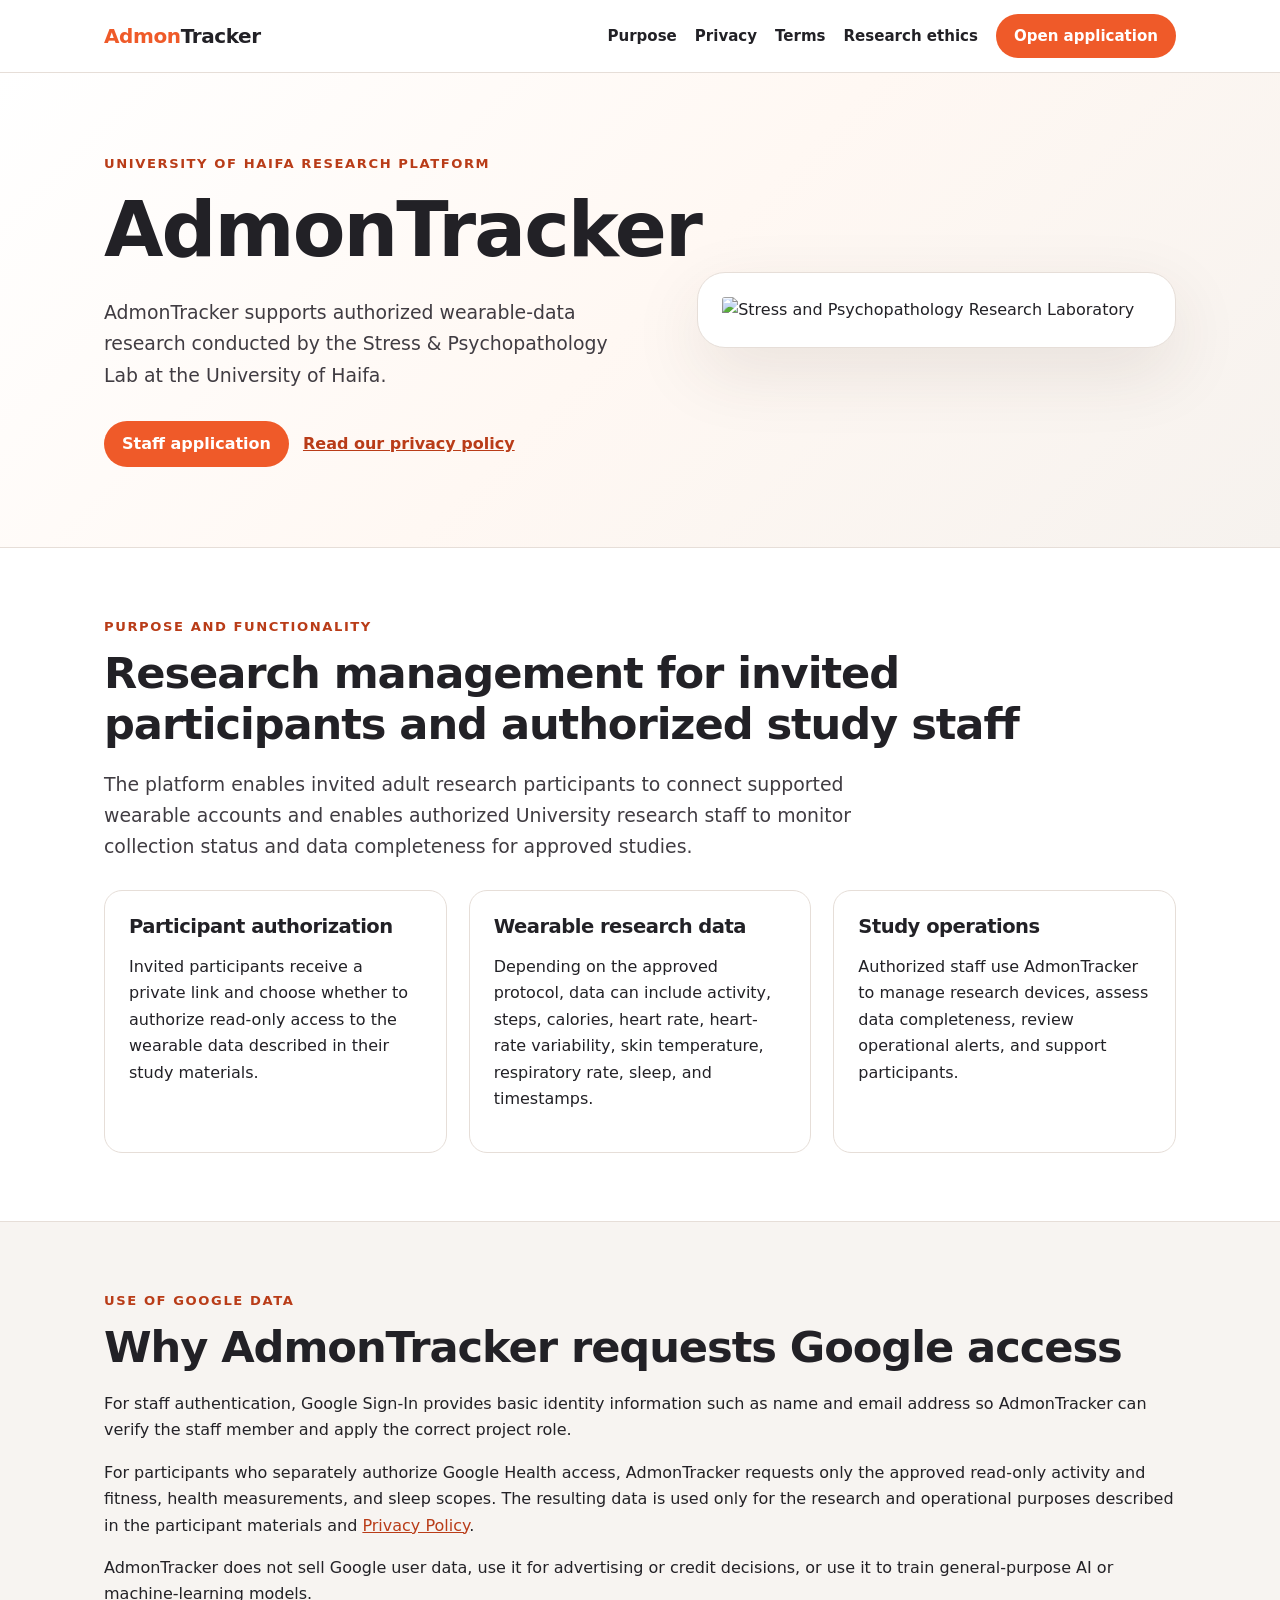
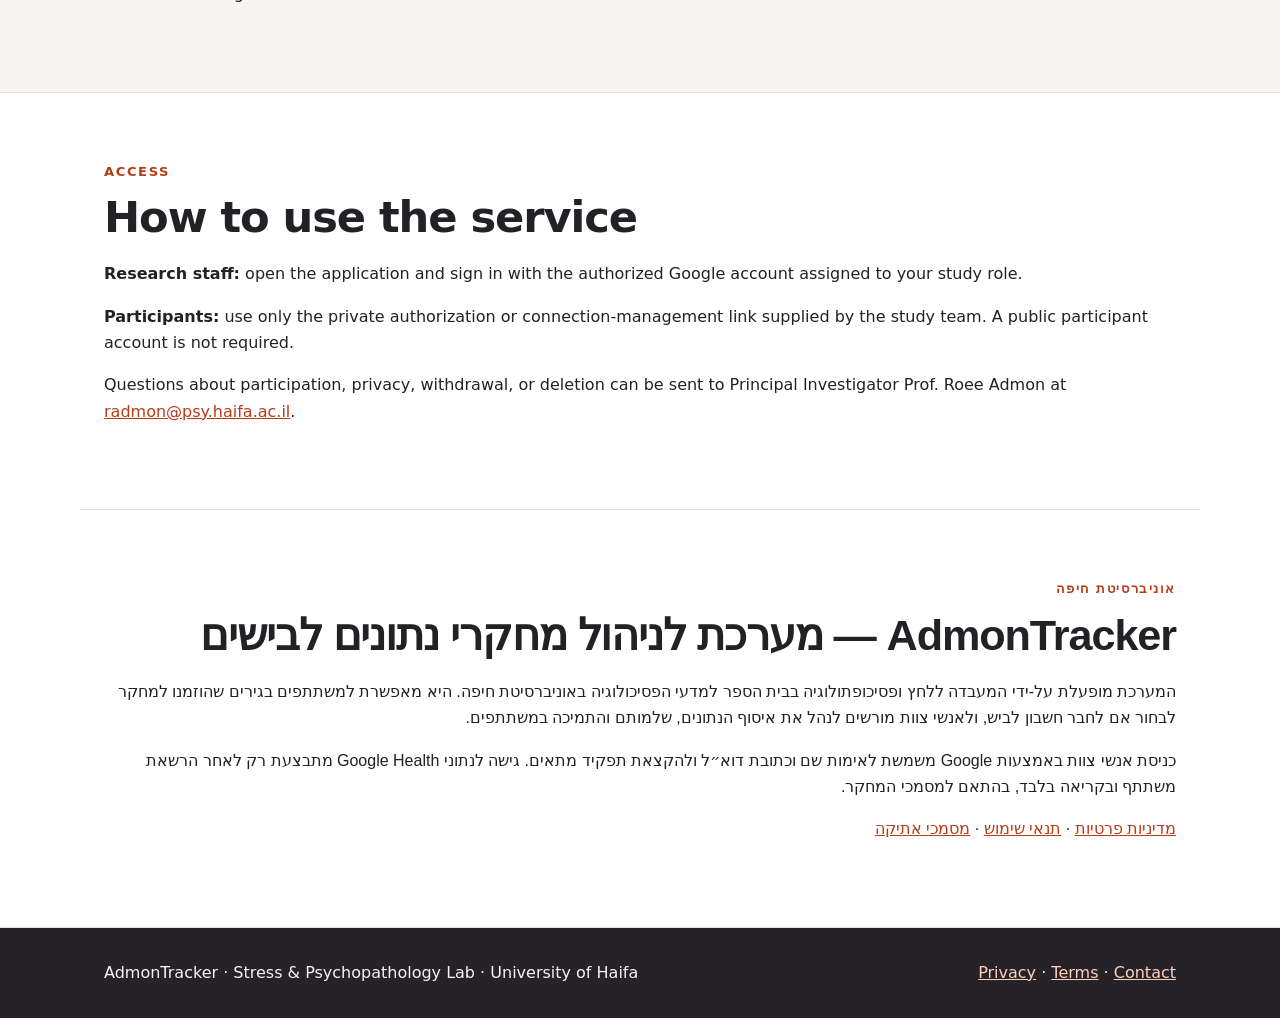
==== public_site/index.html @ 26e9baea "Add Google-verifiable public AdmonTracker site" ====
<!doctype html>
<html lang="en">
<head>
  <meta charset="utf-8">
  <meta name="viewport" content="width=device-width, initial-scale=1">
  <meta name="description" content="AdmonTracker is the University of Haifa Stress and Psychopathology Lab platform for authorized wearable-data research.">
  <title>AdmonTracker | University of Haifa Research Platform</title>
  <link rel="canonical" href="https://admontracker.online/">
  <link rel="stylesheet" href="styles.css">
</head>
<body>
  <header class="site-header">
    <nav class="nav" aria-label="Main navigation">
      <a class="brand" href="index.html"><span>Admon</span>Tracker</a>
      <div class="nav-links">
        <a href="#purpose">Purpose</a>
        <a href="privacy.html">Privacy</a>
        <a href="terms.html">Terms</a>
        <a href="research-ethics.html">Research ethics</a>
        <a class="button" href="https://app.admontracker.online/">Open application</a>
      </div>
    </nav>
  </header>

  <main>
    <section class="hero">
      <div class="hero-inner">
        <div>
          <p class="eyebrow">University of Haifa research platform</p>
          <h1>AdmonTracker</h1>
          <p class="lead">AdmonTracker supports authorized wearable-data research conducted by the Stress &amp; Psychopathology Lab at the University of Haifa.</p>
          <div class="hero-actions">
            <a class="button" href="https://app.admontracker.online/">Staff application</a>
            <a class="text-link" href="privacy.html">Read our privacy policy</a>
          </div>
        </div>
        <img class="hero-logo" src="assets/logo.jpg" alt="Stress and Psychopathology Research Laboratory">
      </div>
    </section>

    <section id="purpose" class="section">
      <p class="eyebrow">Purpose and functionality</p>
      <h2>Research management for invited participants and authorized study staff</h2>
      <p class="lead">The platform enables invited adult research participants to connect supported wearable accounts and enables authorized University research staff to monitor collection status and data completeness for approved studies.</p>
      <div class="grid">
        <article class="card">
          <h3>Participant authorization</h3>
          <p>Invited participants receive a private link and choose whether to authorize read-only access to the wearable data described in their study materials.</p>
        </article>
        <article class="card">
          <h3>Wearable research data</h3>
          <p>Depending on the approved protocol, data can include activity, steps, calories, heart rate, heart-rate variability, skin temperature, respiratory rate, sleep, and timestamps.</p>
        </article>
        <article class="card">
          <h3>Study operations</h3>
          <p>Authorized staff use AdmonTracker to manage research devices, assess data completeness, review operational alerts, and support participants.</p>
        </article>
      </div>
    </section>

    <div class="band">
      <section class="section">
        <p class="eyebrow">Use of Google data</p>
        <h2>Why AdmonTracker requests Google access</h2>
        <p>For staff authentication, Google Sign-In provides basic identity information such as name and email address so AdmonTracker can verify the staff member and apply the correct project role.</p>
        <p>For participants who separately authorize Google Health access, AdmonTracker requests only the approved read-only activity and fitness, health measurements, and sleep scopes. The resulting data is used only for the research and operational purposes described in the participant materials and <a href="privacy.html">Privacy Policy</a>.</p>
        <p>AdmonTracker does not sell Google user data, use it for advertising or credit decisions, or use it to train general-purpose AI or machine-learning models.</p>
      </section>
    </div>

    <section class="section">
      <p class="eyebrow">Access</p>
      <h2>How to use the service</h2>
      <p><strong>Research staff:</strong> open the application and sign in with the authorized Google account assigned to your study role.</p>
      <p><strong>Participants:</strong> use only the private authorization or connection-management link supplied by the study team. A public participant account is not required.</p>
      <p>Questions about participation, privacy, withdrawal, or deletion can be sent to Principal Investigator Prof. Roee Admon at <a href="mailto:radmon@psy.haifa.ac.il">radmon@psy.haifa.ac.il</a>.</p>
    </section>

    <section class="section hebrew" lang="he">
      <p class="eyebrow">אוניברסיטת חיפה</p>
      <h2>AdmonTracker — מערכת לניהול מחקרי נתונים לבישים</h2>
      <p>המערכת מופעלת על-ידי המעבדה ללחץ ופסיכופתולוגיה בבית הספר למדעי הפסיכולוגיה באוניברסיטת חיפה. היא מאפשרת למשתתפים בגירים שהוזמנו למחקר לבחור אם לחבר חשבון לביש, ולאנשי צוות מורשים לנהל את איסוף הנתונים, שלמותם והתמיכה במשתתפים.</p>
      <p>כניסת אנשי צוות באמצעות Google משמשת לאימות שם וכתובת דוא״ל ולהקצאת תפקיד מתאים. גישה לנתוני Google Health מתבצעת רק לאחר הרשאת משתתף ובקריאה בלבד, בהתאם למסמכי המחקר.</p>
      <p><a href="privacy.html#he">מדיניות פרטיות</a> · <a href="terms.html#he">תנאי שימוש</a> · <a href="research-ethics.html#he">מסמכי אתיקה</a></p>
    </section>
  </main>

  <footer class="site-footer">
    <div class="footer-inner">
      <div>AdmonTracker · Stress &amp; Psychopathology Lab · University of Haifa</div>
      <div><a href="privacy.html">Privacy</a> · <a href="terms.html">Terms</a> · <a href="mailto:radmon@psy.haifa.ac.il">Contact</a></div>
    </div>
  </footer>
</body>
</html>
---- public_site/styles.css ----
:root {
  --ink: #222126;
  --muted: #67636a;
  --accent: #ef5a29;
  --accent-dark: #b93c18;
  --paper: #ffffff;
  --wash: #f7f4f1;
  --line: #e6ded8;
  --max: 1120px;
}

* { box-sizing: border-box; }

html { scroll-behavior: smooth; }

body {
  margin: 0;
  color: var(--ink);
  background: var(--paper);
  font-family: Inter, ui-sans-serif, system-ui, -apple-system, BlinkMacSystemFont, "Segoe UI", sans-serif;
  line-height: 1.65;
}

a { color: var(--accent-dark); }
a:hover { color: var(--accent); }

.site-header {
  position: sticky;
  top: 0;
  z-index: 10;
  border-bottom: 1px solid var(--line);
  background: rgba(255, 255, 255, 0.96);
}

.nav {
  max-width: var(--max);
  min-height: 72px;
  margin: 0 auto;
  padding: 10px 24px;
  display: flex;
  align-items: center;
  justify-content: space-between;
  gap: 24px;
}

.brand {
  color: var(--ink);
  font-size: 1.25rem;
  font-weight: 800;
  letter-spacing: -0.02em;
  text-decoration: none;
}

.brand span { color: var(--accent); }

.nav-links {
  display: flex;
  align-items: center;
  flex-wrap: wrap;
  gap: 18px;
}

.nav-links a {
  color: var(--ink);
  font-size: 0.94rem;
  font-weight: 650;
  text-decoration: none;
}

.nav-links .button,
.button {
  display: inline-block;
  border-radius: 999px;
  padding: 10px 18px;
  color: #fff;
  background: var(--accent);
  font-weight: 750;
  text-decoration: none;
}

.nav-links .button:hover,
.button:hover { color: #fff; background: var(--accent-dark); }

.hero {
  background: linear-gradient(135deg, #fff 0%, #fff8f3 50%, #f6f2ee 100%);
  border-bottom: 1px solid var(--line);
}

.hero-inner {
  max-width: var(--max);
  margin: 0 auto;
  padding: 80px 24px;
  display: grid;
  grid-template-columns: minmax(0, 1.05fr) minmax(320px, 0.95fr);
  align-items: center;
  gap: 64px;
}

.eyebrow {
  margin: 0 0 10px;
  color: var(--accent-dark);
  font-size: 0.82rem;
  font-weight: 800;
  letter-spacing: 0.12em;
  text-transform: uppercase;
}

h1, h2, h3 { line-height: 1.18; letter-spacing: -0.025em; }
h1 { margin: 0 0 22px; font-size: clamp(2.7rem, 6vw, 5rem); }
h2 { margin: 0 0 18px; font-size: clamp(1.8rem, 4vw, 2.7rem); }
h3 { margin: 0 0 10px; font-size: 1.22rem; }

.lead { max-width: 760px; color: #403c42; font-size: 1.18rem; }
.hero-actions { margin-top: 30px; display: flex; flex-wrap: wrap; gap: 14px; align-items: center; }
.text-link { font-weight: 750; }

.hero-logo {
  width: 100%;
  padding: 24px;
  border: 1px solid var(--line);
  border-radius: 28px;
  background: #fff;
  box-shadow: 0 24px 70px rgba(67, 47, 36, 0.1);
}

.section { max-width: var(--max); margin: 0 auto; padding: 68px 24px; }
.section.narrow { max-width: 850px; }
.section + .section { border-top: 1px solid var(--line); }
.muted { color: var(--muted); }

.grid {
  display: grid;
  grid-template-columns: repeat(3, minmax(0, 1fr));
  gap: 22px;
  margin-top: 28px;
}

.card {
  padding: 24px;
  border: 1px solid var(--line);
  border-radius: 18px;
  background: var(--paper);
}

.band { background: var(--wash); border-block: 1px solid var(--line); }
.band .section { border: 0; }

.policy h2 { margin-top: 42px; font-size: 1.65rem; }
.policy h2:first-of-type { margin-top: 24px; }
.policy ul { padding-left: 24px; }
.policy li + li { margin-top: 8px; }

.language-note { margin: 22px 0; padding: 14px 18px; border-left: 4px solid var(--accent); background: var(--wash); }
.hebrew { direction: rtl; text-align: right; font-family: Arial, sans-serif; }

.site-footer { border-top: 1px solid var(--line); background: #252327; color: #f7f3ef; }
.footer-inner {
  max-width: var(--max);
  margin: 0 auto;
  padding: 32px 24px;
  display: flex;
  justify-content: space-between;
  flex-wrap: wrap;
  gap: 18px;
}
.site-footer a { color: #ffd1bd; }

@media (max-width: 820px) {
  .nav { align-items: flex-start; flex-direction: column; }
  .nav-links { gap: 12px; }
  .hero-inner { grid-template-columns: 1fr; padding-block: 54px; }
  .hero-logo { max-width: 560px; }
  .grid { grid-template-columns: 1fr; }
}

@media (max-width: 520px) {
  .nav-links a { font-size: 0.88rem; }
  .hero-inner, .section { padding-inline: 18px; }
}
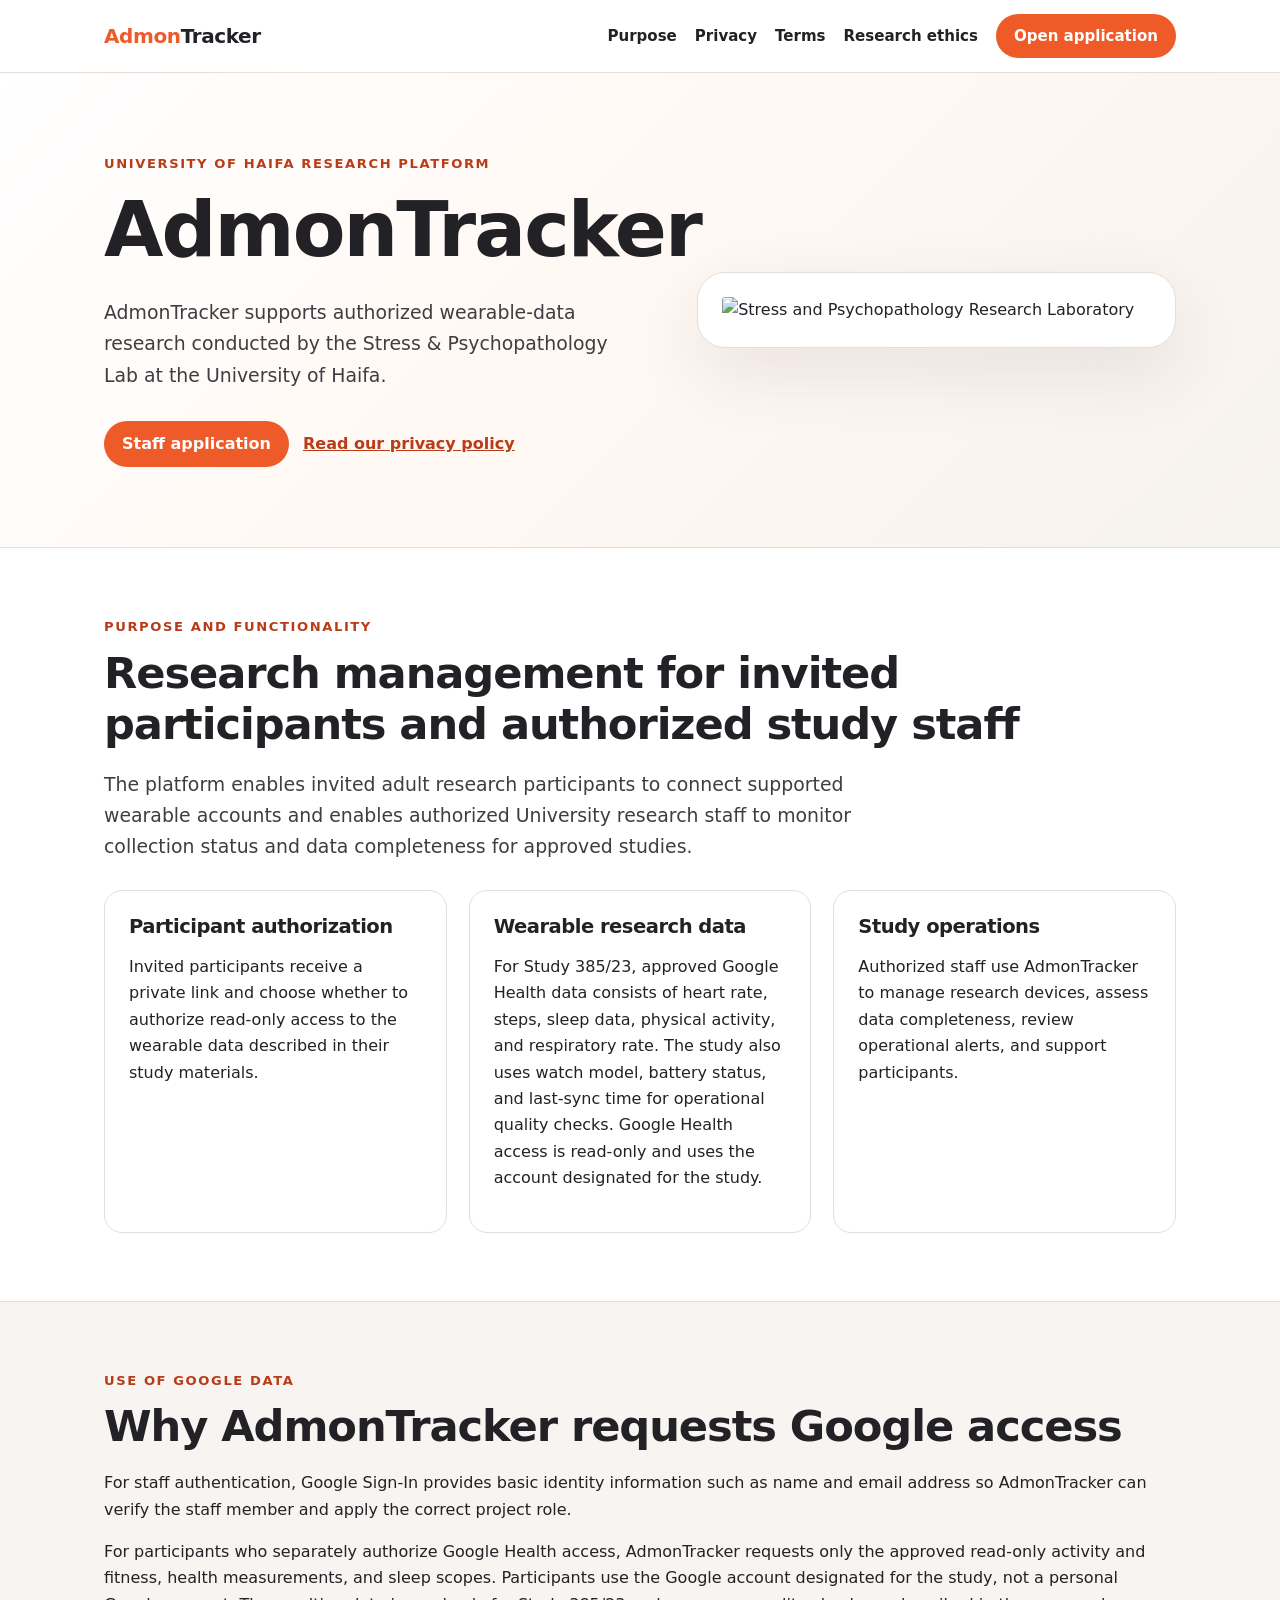
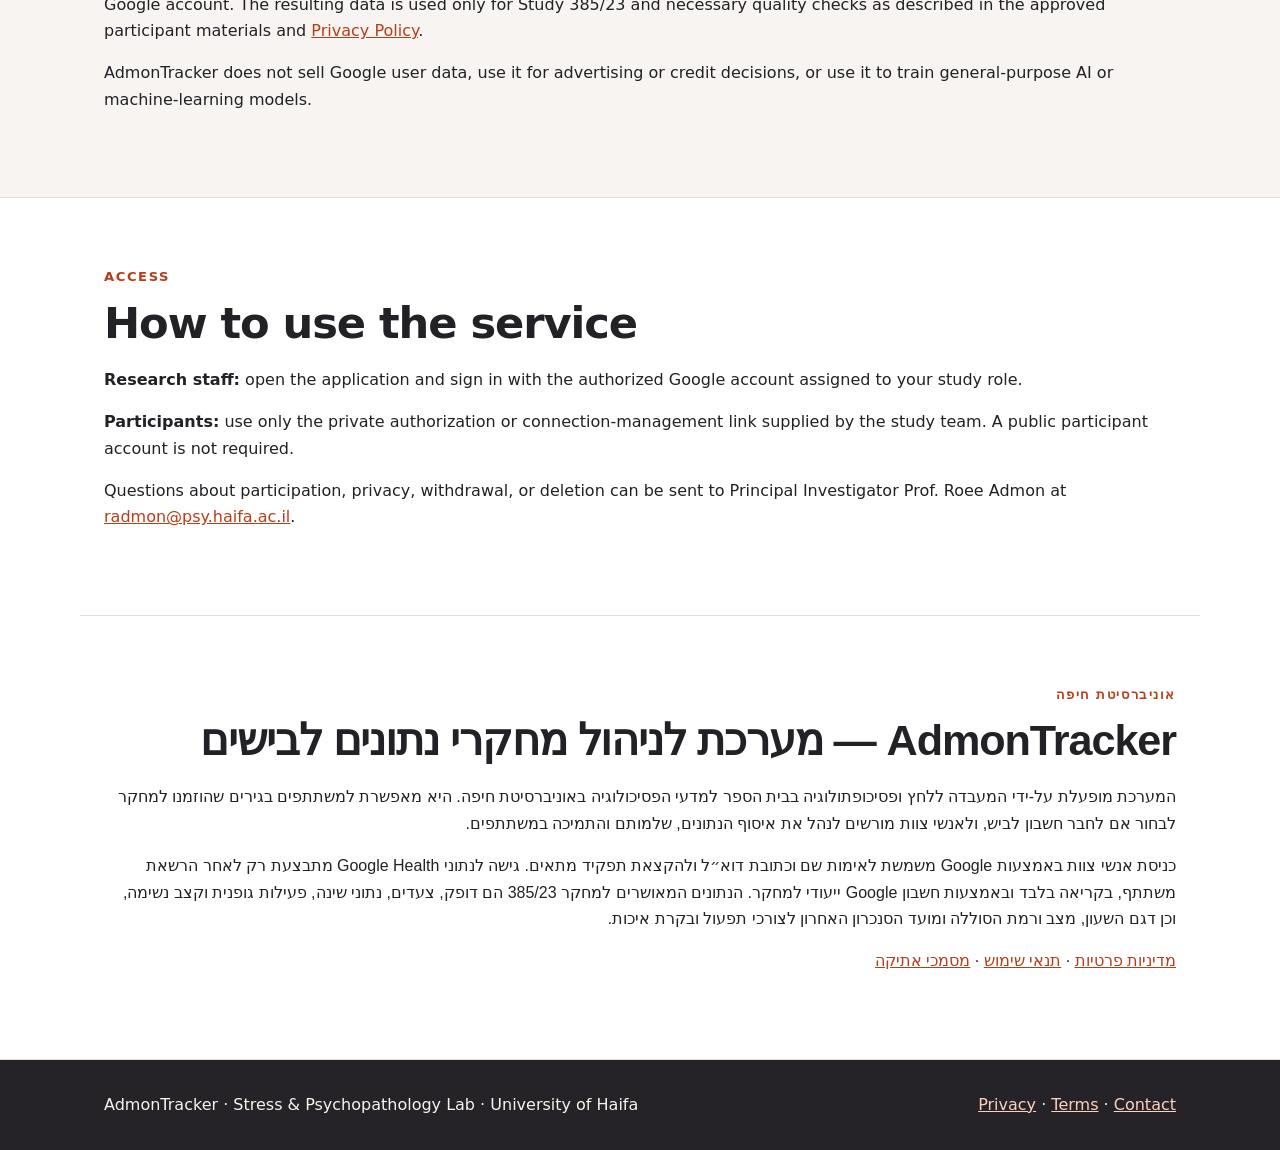
==== commit 0a8b5a8f: "Publish approved Google Health consent update" ====
--- a/public_site/index.html
+++ b/public_site/index.html
@@ -49,7 +49,7 @@
         </article>
         <article class="card">
           <h3>Wearable research data</h3>
-          <p>Depending on the approved protocol, data can include activity, steps, calories, heart rate, heart-rate variability, skin temperature, respiratory rate, sleep, and timestamps.</p>
+          <p>For Study 385/23, approved Google Health data consists of heart rate, steps, sleep data, physical activity, and respiratory rate. The study also uses watch model, battery status, and last-sync time for operational quality checks. Google Health access is read-only and uses the account designated for the study.</p>
         </article>
         <article class="card">
           <h3>Study operations</h3>
@@ -63,7 +63,7 @@
         <p class="eyebrow">Use of Google data</p>
         <h2>Why AdmonTracker requests Google access</h2>
         <p>For staff authentication, Google Sign-In provides basic identity information such as name and email address so AdmonTracker can verify the staff member and apply the correct project role.</p>
-        <p>For participants who separately authorize Google Health access, AdmonTracker requests only the approved read-only activity and fitness, health measurements, and sleep scopes. The resulting data is used only for the research and operational purposes described in the participant materials and <a href="privacy.html">Privacy Policy</a>.</p>
+        <p>For participants who separately authorize Google Health access, AdmonTracker requests only the approved read-only activity and fitness, health measurements, and sleep scopes. Participants use the Google account designated for the study, not a personal Google account. The resulting data is used only for Study 385/23 and necessary quality checks as described in the approved participant materials and <a href="privacy.html">Privacy Policy</a>.</p>
         <p>AdmonTracker does not sell Google user data, use it for advertising or credit decisions, or use it to train general-purpose AI or machine-learning models.</p>
       </section>
     </div>
@@ -80,7 +80,7 @@
       <p class="eyebrow">אוניברסיטת חיפה</p>
       <h2>AdmonTracker — מערכת לניהול מחקרי נתונים לבישים</h2>
       <p>המערכת מופעלת על-ידי המעבדה ללחץ ופסיכופתולוגיה בבית הספר למדעי הפסיכולוגיה באוניברסיטת חיפה. היא מאפשרת למשתתפים בגירים שהוזמנו למחקר לבחור אם לחבר חשבון לביש, ולאנשי צוות מורשים לנהל את איסוף הנתונים, שלמותם והתמיכה במשתתפים.</p>
-      <p>כניסת אנשי צוות באמצעות Google משמשת לאימות שם וכתובת דוא״ל ולהקצאת תפקיד מתאים. גישה לנתוני Google Health מתבצעת רק לאחר הרשאת משתתף ובקריאה בלבד, בהתאם למסמכי המחקר.</p>
+      <p>כניסת אנשי צוות באמצעות Google משמשת לאימות שם וכתובת דוא״ל ולהקצאת תפקיד מתאים. גישה לנתוני Google Health מתבצעת רק לאחר הרשאת משתתף, בקריאה בלבד ובאמצעות חשבון Google ייעודי למחקר. הנתונים המאושרים למחקר 385/23 הם דופק, צעדים, נתוני שינה, פעילות גופנית וקצב נשימה, וכן דגם השעון, מצב ורמת הסוללה ומועד הסנכרון האחרון לצורכי תפעול ובקרת איכות.</p>
       <p><a href="privacy.html#he">מדיניות פרטיות</a> · <a href="terms.html#he">תנאי שימוש</a> · <a href="research-ethics.html#he">מסמכי אתיקה</a></p>
     </section>
   </main>
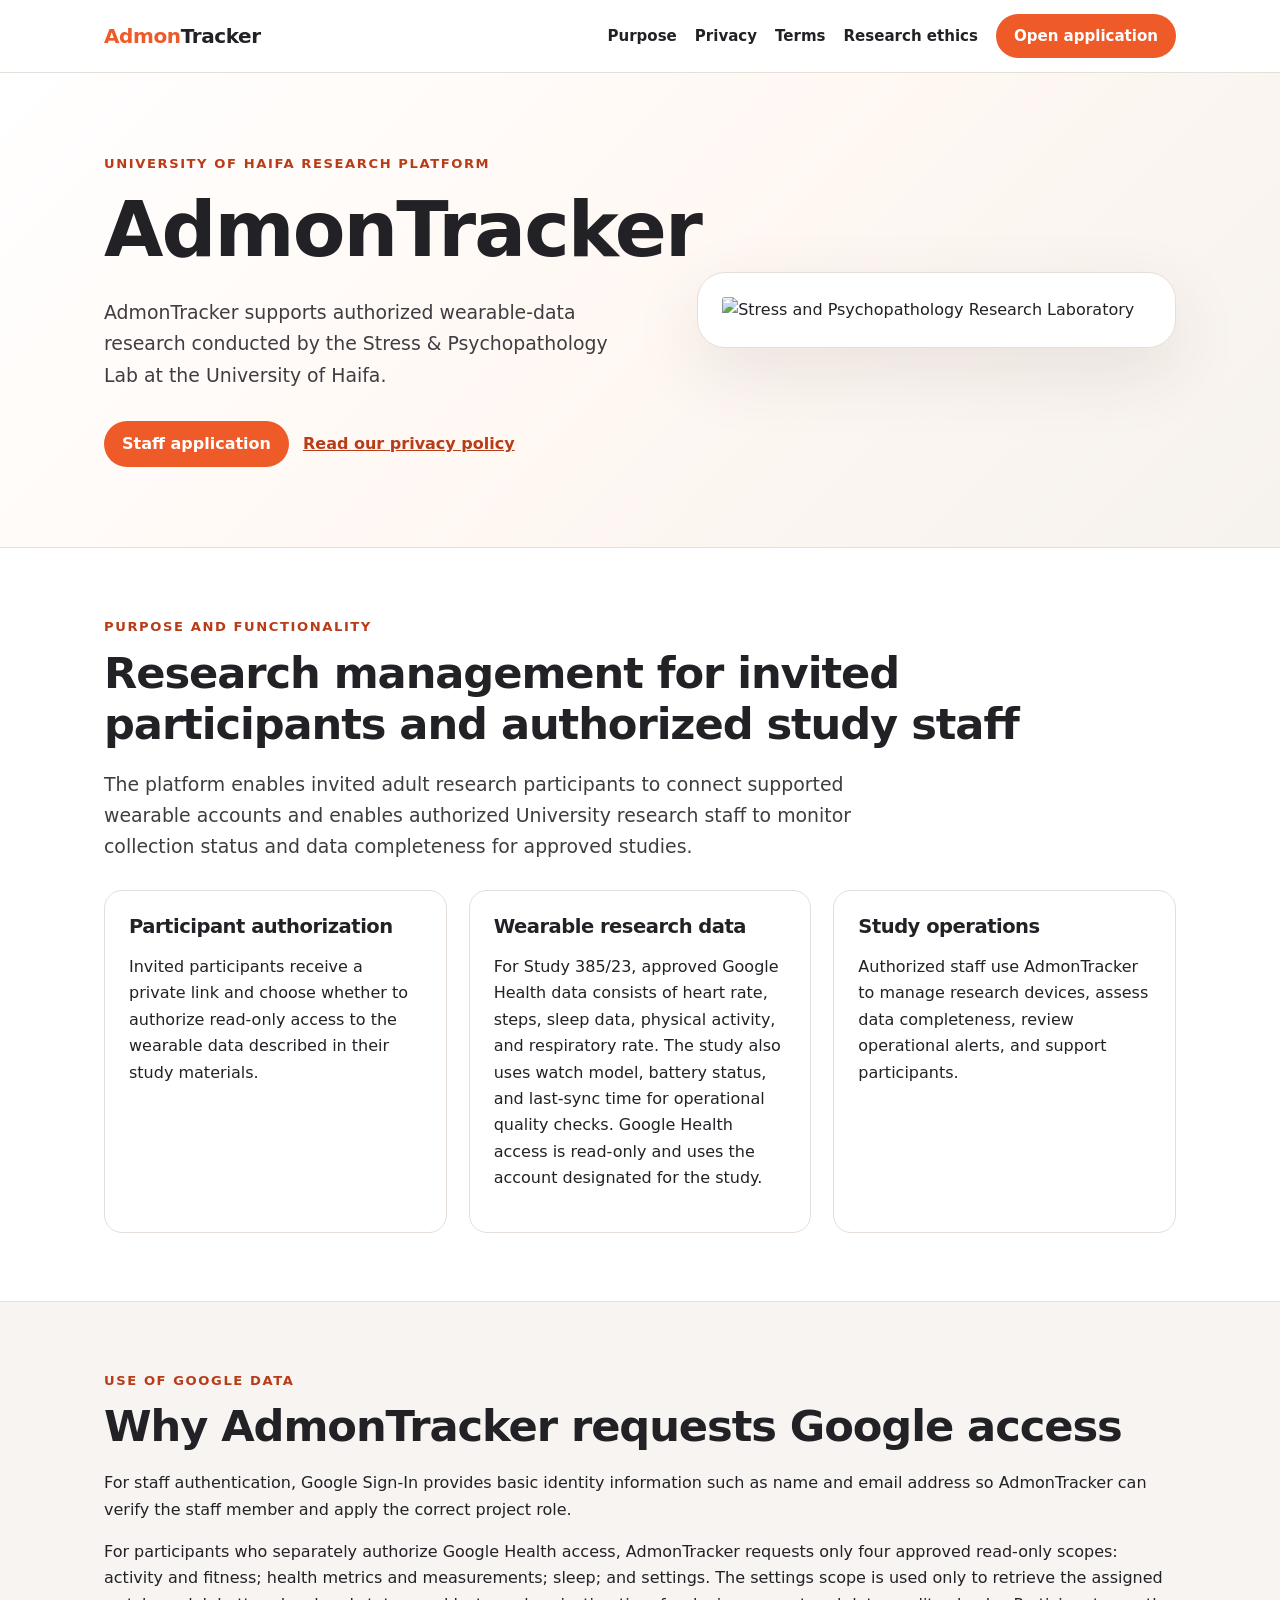
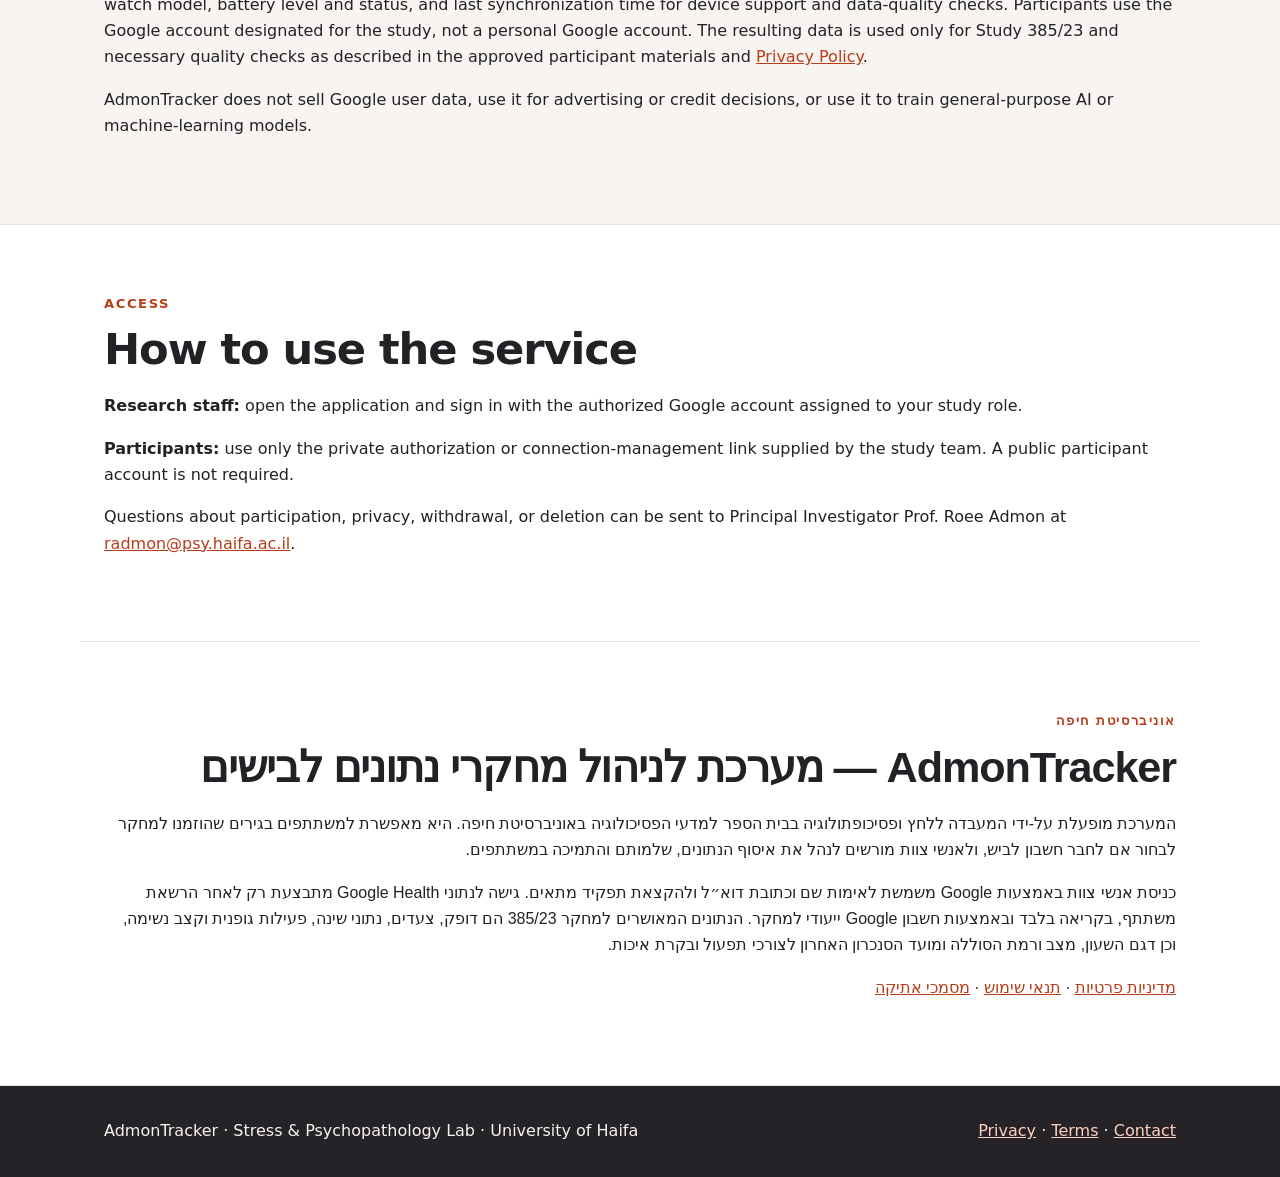
==== commit eecf0915: "Prepare four-scope Google review experience" ====
--- a/public_site/index.html
+++ b/public_site/index.html
@@ -63,7 +63,7 @@
         <p class="eyebrow">Use of Google data</p>
         <h2>Why AdmonTracker requests Google access</h2>
         <p>For staff authentication, Google Sign-In provides basic identity information such as name and email address so AdmonTracker can verify the staff member and apply the correct project role.</p>
-        <p>For participants who separately authorize Google Health access, AdmonTracker requests only the approved read-only activity and fitness, health measurements, and sleep scopes. Participants use the Google account designated for the study, not a personal Google account. The resulting data is used only for Study 385/23 and necessary quality checks as described in the approved participant materials and <a href="privacy.html">Privacy Policy</a>.</p>
+        <p>For participants who separately authorize Google Health access, AdmonTracker requests only four approved read-only scopes: activity and fitness; health metrics and measurements; sleep; and settings. The settings scope is used only to retrieve the assigned watch model, battery level and status, and last synchronization time for device support and data-quality checks. Participants use the Google account designated for the study, not a personal Google account. The resulting data is used only for Study 385/23 and necessary quality checks as described in the approved participant materials and <a href="privacy.html">Privacy Policy</a>.</p>
         <p>AdmonTracker does not sell Google user data, use it for advertising or credit decisions, or use it to train general-purpose AI or machine-learning models.</p>
       </section>
     </div>
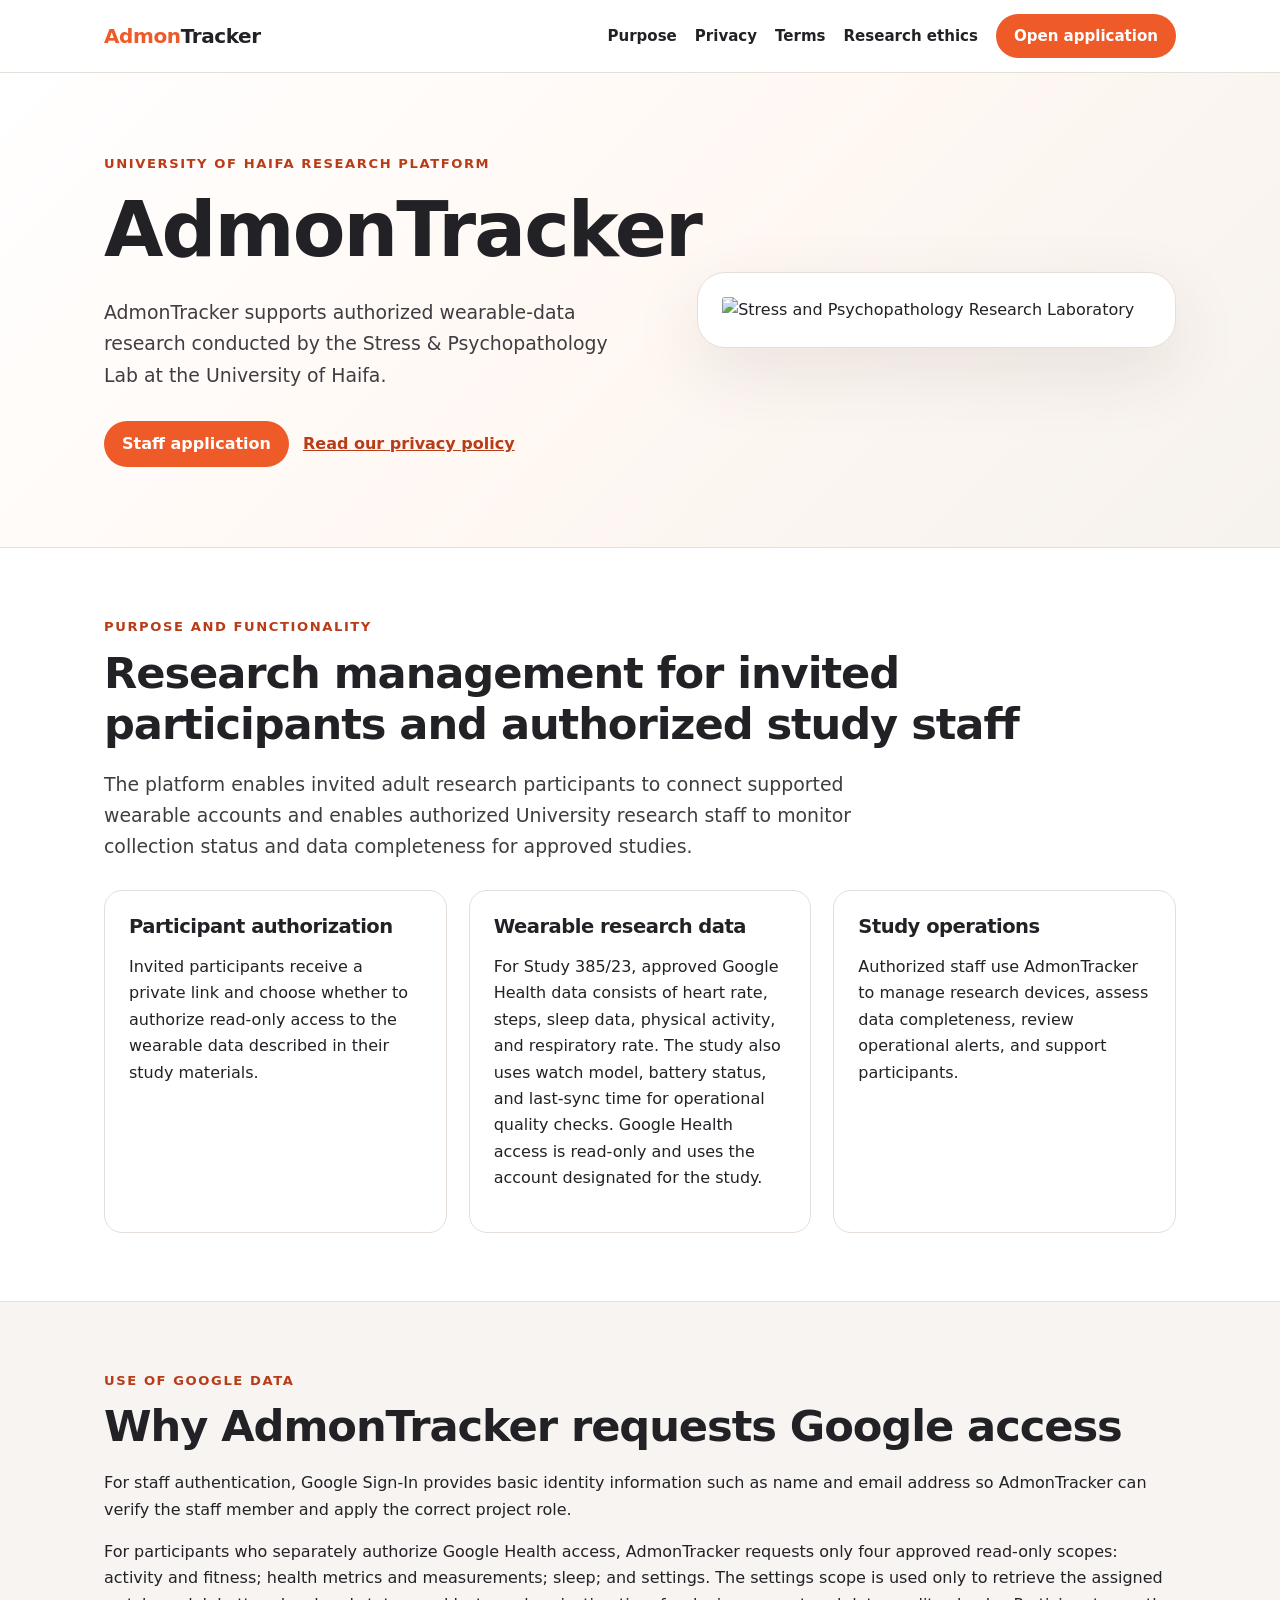
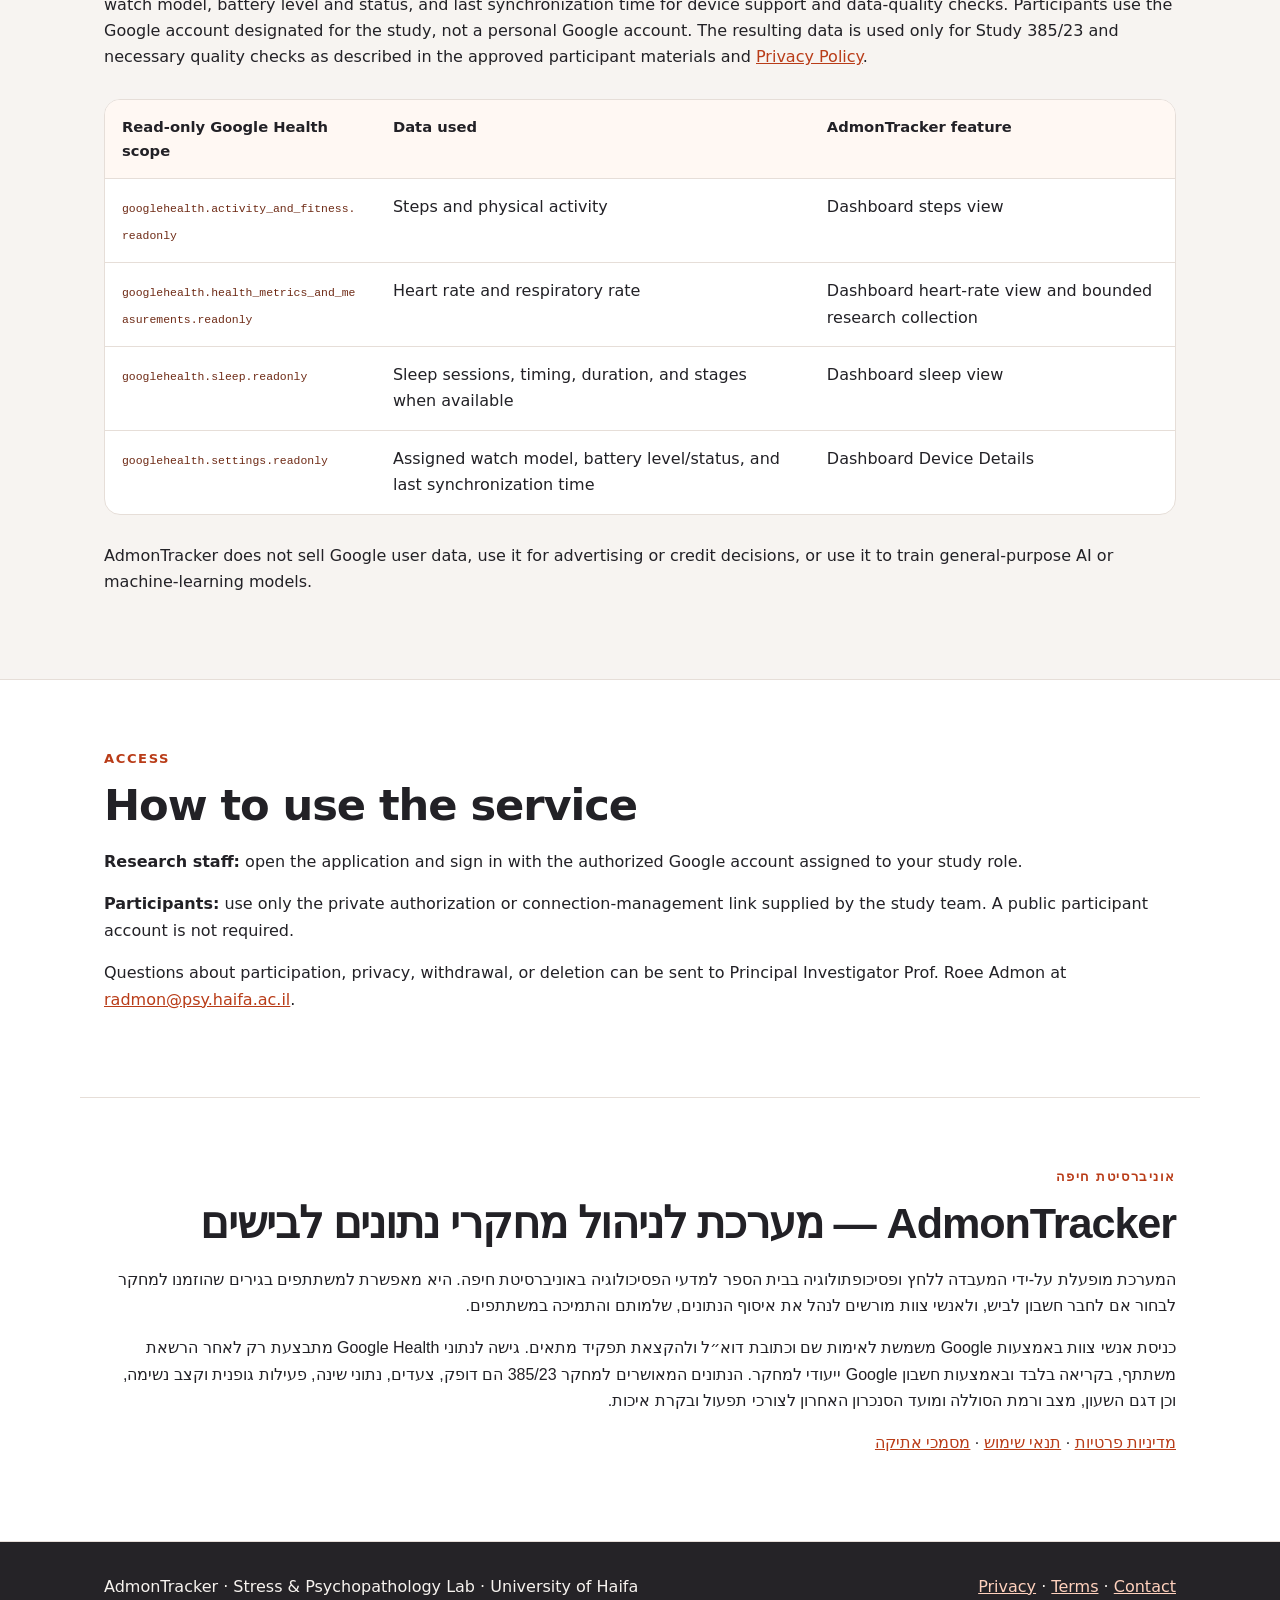
==== commit 5dd06a14: "Prepare reviewer-facing Google Health flow" ====
--- a/public_site/index.html
+++ b/public_site/index.html
@@ -64,6 +64,17 @@
         <h2>Why AdmonTracker requests Google access</h2>
         <p>For staff authentication, Google Sign-In provides basic identity information such as name and email address so AdmonTracker can verify the staff member and apply the correct project role.</p>
         <p>For participants who separately authorize Google Health access, AdmonTracker requests only four approved read-only scopes: activity and fitness; health metrics and measurements; sleep; and settings. The settings scope is used only to retrieve the assigned watch model, battery level and status, and last synchronization time for device support and data-quality checks. Participants use the Google account designated for the study, not a personal Google account. The resulting data is used only for Study 385/23 and necessary quality checks as described in the approved participant materials and <a href="privacy.html">Privacy Policy</a>.</p>
+        <div class="table-wrap" role="region" aria-label="Google Health permission mapping" tabindex="0">
+          <table>
+            <thead><tr><th>Read-only Google Health scope</th><th>Data used</th><th>AdmonTracker feature</th></tr></thead>
+            <tbody>
+              <tr><td><code>googlehealth.activity_and_fitness.readonly</code></td><td>Steps and physical activity</td><td>Dashboard steps view</td></tr>
+              <tr><td><code>googlehealth.health_metrics_and_measurements.readonly</code></td><td>Heart rate and respiratory rate</td><td>Dashboard heart-rate view and bounded research collection</td></tr>
+              <tr><td><code>googlehealth.sleep.readonly</code></td><td>Sleep sessions, timing, duration, and stages when available</td><td>Dashboard sleep view</td></tr>
+              <tr><td><code>googlehealth.settings.readonly</code></td><td>Assigned watch model, battery level/status, and last synchronization time</td><td>Dashboard Device Details</td></tr>
+            </tbody>
+          </table>
+        </div>
         <p>AdmonTracker does not sell Google user data, use it for advertising or credit decisions, or use it to train general-purpose AI or machine-learning models.</p>
       </section>
     </div>
--- a/public_site/styles.css
+++ b/public_site/styles.css
@@ -145,6 +145,20 @@
 .band { background: var(--wash); border-block: 1px solid var(--line); }
 .band .section { border: 0; }
 
+.table-wrap {
+  margin: 28px 0;
+  overflow-x: auto;
+  border: 1px solid var(--line);
+  border-radius: 16px;
+  background: var(--paper);
+}
+
+table { width: 100%; border-collapse: collapse; }
+th, td { padding: 15px 17px; border-bottom: 1px solid var(--line); text-align: left; vertical-align: top; }
+th { background: #fff8f3; font-size: 0.92rem; }
+tr:last-child td { border-bottom: 0; }
+code { overflow-wrap: anywhere; color: #6e2a15; font-size: 0.88em; }
+
 .policy h2 { margin-top: 42px; font-size: 1.65rem; }
 .policy h2:first-of-type { margin-top: 24px; }
 .policy ul { padding-left: 24px; }
